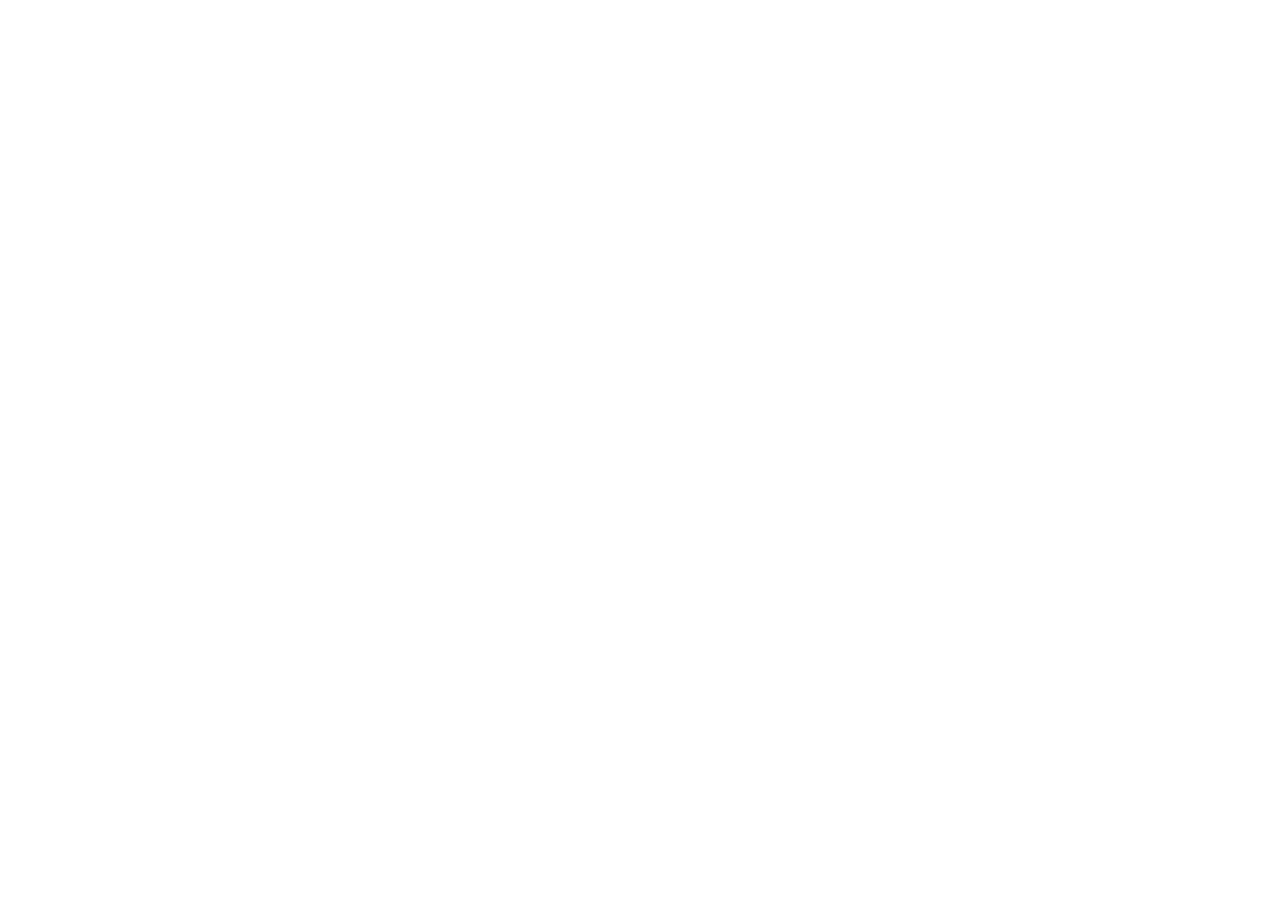
==== index.html @ 2e60124a "initial commit" ====
<!DOCTYPE html>
<html lang="en">
<head>
    <meta charset="UTF-8">
    <meta name="viewport" content="width=device-width, initial-scale=1.0">
    <title>WDD 231 - Homepage</title>
</head>
<body>
    
</body>
</html>
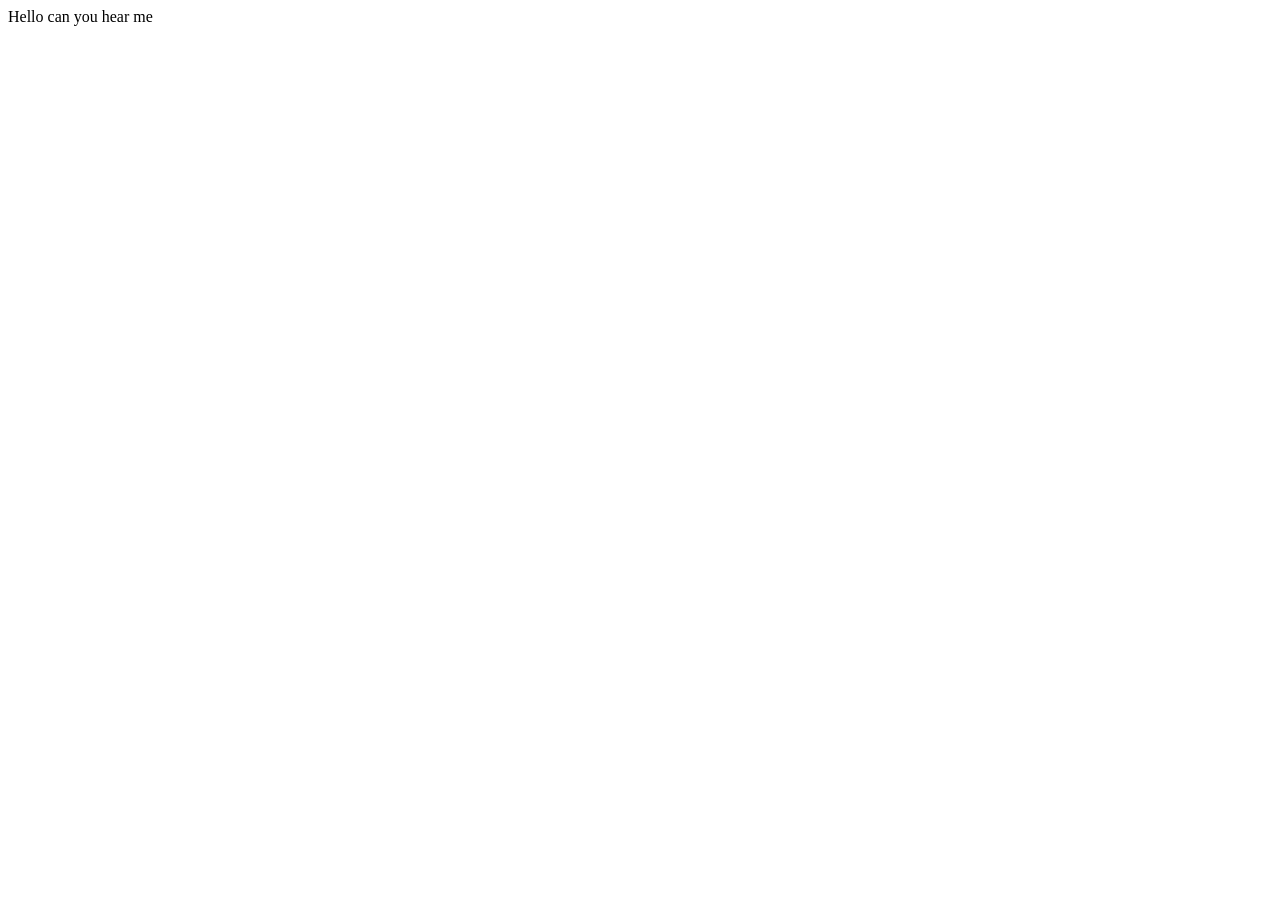
==== commit 979f56cb: "Testing" ====
--- a/index.html
+++ b/index.html
@@ -6,6 +6,7 @@
     <title>WDD 231 - Homepage</title>
 </head>
 <body>
+    Hello can you hear me
     
 </body>
 </html>
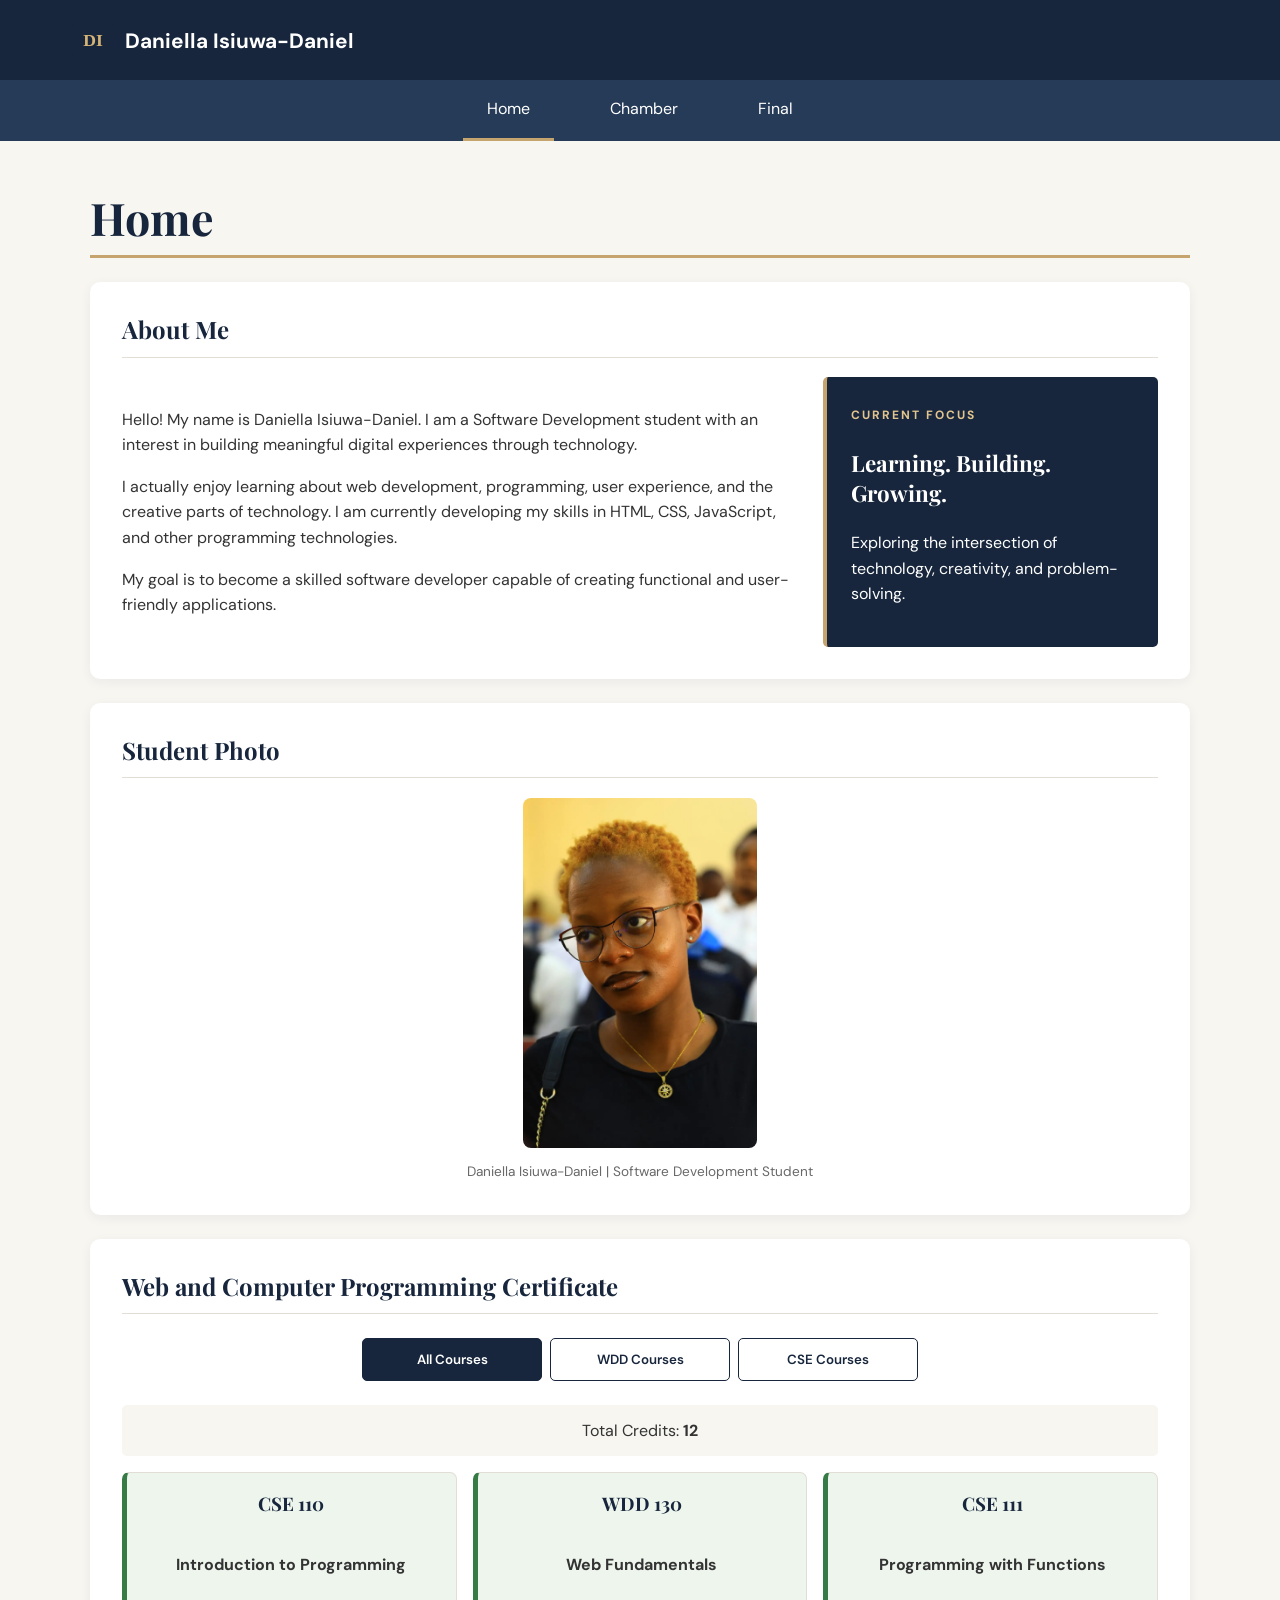
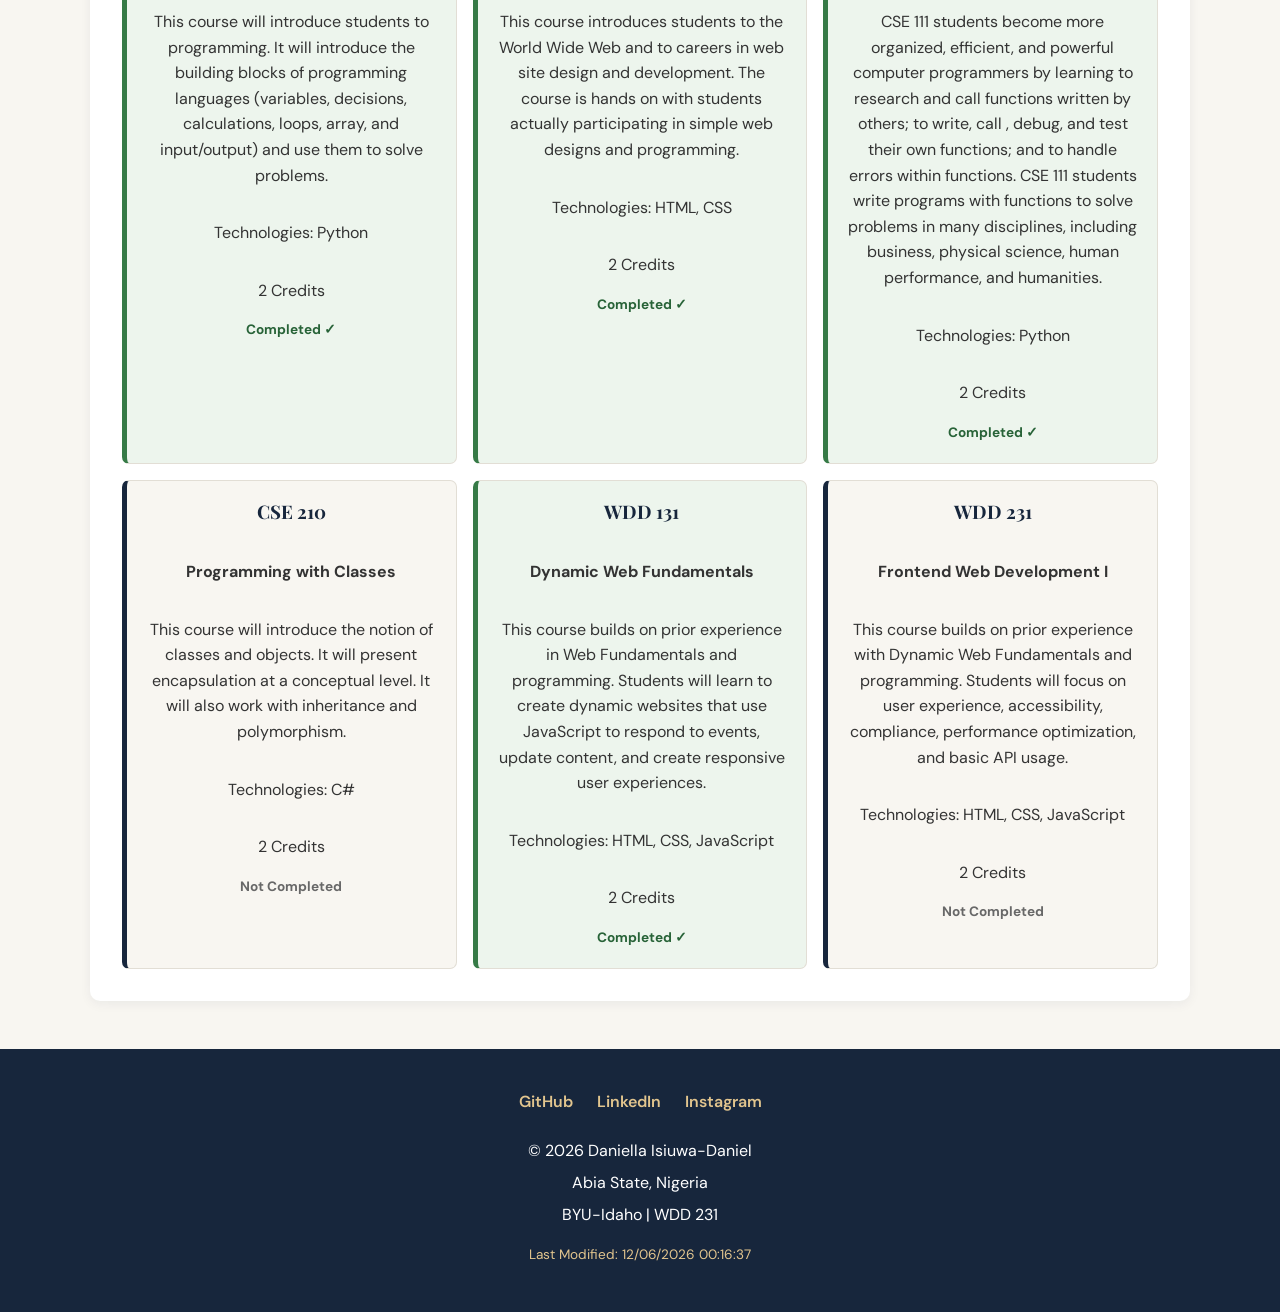
==== commit 6678e4b3: "Course home page" ====
--- a/index.html
+++ b/index.html
@@ -3,10 +3,186 @@
 <head>
     <meta charset="UTF-8">
     <meta name="viewport" content="width=device-width, initial-scale=1.0">
-    <title>WDD 231 - Homepage</title>
+
+    <meta name="description" content="Daniella Isiuwa-Daniel's WDD 231 course homepage, featuring an introduction, software development studies, and Web and Computer Programming courses.">
+    <meta name="author" content="Daniella Isiuwa-Daniel">
+
+    <title>Home | Daniella Isiuwa-Daniel</title>
+
+    
+    <link rel="preconnect" href="https://fonts.googleapis.com">
+    <link rel="preconnect" href="https://fonts.gstatic.com" crossorigin>
+    <link href="https://fonts.googleapis.com/css2?family=DM+Sans:wght@400;500;600;700&family=Playfair+Display:wght@600;700&display=swap" rel="stylesheet">
+
+   
+    <link rel="stylesheet" href="styles/normalize.css">
+    <link rel="stylesheet" href="styles/small.css">
+    <link rel="stylesheet" href="styles/large.css">
+
+    
+    <script src="scripts/navigation.js" defer></script>
+    <script src="scripts/date.js" defer></script>
+    <script src="scripts/courses.js" defer></script>
 </head>
+
 <body>
-    Hello can you hear me
+
+    <a class="skip-link" href="#main-content">Skip to main content</a>
+
+    <header>
+        <div class="header-content">
+
+            <div class="brand">
+                <img src="images/logo.svg" alt="" width="45" height="45">
+                <span>Daniella Isiuwa-Daniel</span>
+            </div>
+
+            <button
+                id="menu-button"
+                class="menu-button"
+                aria-label="Open navigation menu"
+                aria-expanded="false"
+                aria-controls="primary-navigation">
+                <span class="hamburger"></span>
+                <span class="hamburger"></span>
+                <span class="hamburger"></span>
+            </button>
+
+        </div>
+
+        <nav id="primary-navigation" class="navigation" aria-label="Main navigation">
+            <a href="index.html" class="active" aria-current="page">Home</a>
+            <a href="chamber/">Chamber</a>
+            <a href="final/">Final</a>
+        </nav>
+    </header>
+
+    <main id="main-content">
+
+        <h1>Home</h1>
+
+        <section class="about-section">
+            <h2>About Me</h2>
+
+            <div class="about-content">
+                <div class="about-text">
+                    <p>
+                        Hello! My name is Daniella Isiuwa-Daniel.
+                        I am a Software Development student with an
+                        interest in building meaningful digital
+                        experiences through technology.
+                    </p>
+
+                    <p>
+                        I actually enjoy learning about web development,
+                        programming, user experience, and the creative
+                        parts of technology. I am currently
+                        developing my skills in HTML, CSS, JavaScript,
+                        and other programming technologies.
+                    </p>
+
+                    <p>
+                        My goal is to become a skilled software
+                        developer capable of creating
+                    functional and user-friendly applications.
+                    </p>
+                </div>
+
+                <div class="about-highlight">
+                    <span class="highlight-label">CURRENT FOCUS</span>
+                    <h3>Learning. Building. Growing.</h3>
+                    <p>
+                        Exploring the intersection of technology,
+                        creativity, and problem-solving.
+                    </p>
+                </div>
+            </div>
+        </section>
+
     
-</body>
-</html>+        <section class="photo-section">
+            <h2>Student Photo</h2>
+
+            <figure>
+                <img
+                    src="images/profile.webp"
+                    alt="Portrait of Daniella Isiuwa-Daniel"
+                    width="400"
+                    height="500"
+                    loading="lazy">
+                <figcaption>
+                    Daniella Isiuwa-Daniel | Software Development Student
+                </figcaption>
+            </figure>
+        </section>
+
+   
+        <section class="certificate-section">
+            <h2>Web and Computer Programming Certificate</h2>
+
+            <div class="course-filters">
+                <button id="allCourses" class="filter-button active-filter">
+                    All Courses
+                </button>
+
+                <button id="wddCourses" class="filter-button">
+                    WDD Courses
+                </button>
+
+                <button id="cseCourses" class="filter-button">
+                    CSE Courses
+                </button>
+            </div>
+
+            <p class="credit-summary">
+                Total Credits:
+                <strong><span id="totalCredits">12</span></strong>
+            </p>
+
+            <div id="courseContainer" class="course-container">
+               
+            </div>
+        </section>
+
+    </main>
+
+    <footer>
+
+        <div class="social-links">
+            <a href="https://github.com/elladaniels886-jpg"
+               target="_blank"
+               rel="noopener noreferrer"
+               aria-label="GitHub profile">
+                GitHub
+            </a>
+
+            <a href="https://www.linkedin.com/in/daniella-isiuwa-daniel-899655251/"
+               target="_blank"
+               rel="noopener noreferrer"
+               aria-label="LinkedIn profile">
+                LinkedIn
+            </a>
+
+            <a href="https://www.instagram.com/d_dahniella/"
+               target="_blank"
+               rel="noopener noreferrer"
+               aria-label="Instagram profile">
+                Instagram
+            </a>
+        </div>
+
+        <div class="copyright">
+            <p>
+                &copy; <span id="currentyear"></span>
+                Daniella Isiuwa-Daniel
+            </p>
+
+            <p>Abia State, Nigeria</p>
+            <p>BYU-Idaho | WDD 231</p>
+        </div>
+
+        <div class="last-modified">
+            <p id="lastModified"></p>
+        </div>
+
+    </footer>
--- a/styles/small.css
+++ b/styles/small.css
@@ -0,0 +1,342 @@
+:root {
+    --navy: #17263c;
+    --navy-light: #263b57;
+    --gold: #c5a46d;
+    --cream: #f8f6f1;
+    --white: #ffffff;
+    --text: #333333;
+    --muted: #686868;
+    --border: #e2ded5;
+}
+
+
+* {
+    box-sizing: border-box;
+}
+
+body {
+    margin: 0;
+    font-family: "DM Sans", sans-serif;
+    background-color: var(--cream);
+    color: var(--text);
+    line-height: 1.6;
+}
+
+img {
+    max-width: 100%;
+    height: auto;
+    display: block;
+}
+
+a {
+    color: inherit;
+}
+
+
+.skip-link {
+    position: absolute;
+    top: -100px;
+    left: 1rem;
+    background: var(--navy);
+    color: var(--white);
+    padding: 0.8rem;
+    z-index: 100;
+}
+
+.skip-link:focus {
+    top: 1rem;
+}
+
+
+header {
+    background-color: var(--navy);
+    color: var(--white);
+}
+
+.header-content {
+    display: flex;
+    align-items: center;
+    justify-content: space-between;
+    padding: 1rem;
+    max-width: 1200px;
+    margin: 0 auto;
+}
+
+.brand {
+    display: flex;
+    align-items: center;
+    gap: 0.7rem;
+    font-weight: 700;
+    font-size: 1rem;
+}
+
+.brand img {
+    width: 42px;
+    height: 42px;
+}
+
+.menu-button {
+    display: flex;
+    flex-direction: column;
+    gap: 5px;
+    background: transparent;
+    border: none;
+    padding: 0.6rem;
+    cursor: pointer;
+}
+
+.hamburger {
+    display: block;
+    width: 25px;
+    height: 2px;
+    background-color: var(--white);
+}
+
+
+.navigation {
+    display: none;
+    flex-direction: column;
+    background-color: var(--navy-light);
+}
+
+.navigation.open {
+    display: flex;
+}
+
+.navigation a {
+    display: block;
+    padding: 1rem;
+    text-align: center;
+    text-decoration: none;
+    color: var(--white);
+    border-top: 1px solid rgba(255, 255, 255, 0.1);
+    transition: background-color 0.2s ease, color 0.2s ease;
+}
+
+.navigation a:hover,
+.navigation a:focus-visible {
+    background-color: var(--gold);
+    color: var(--navy);
+}
+
+.navigation a.active {
+    border-bottom: 3px solid var(--gold);
+}
+
+main {
+    width: 92%;
+    max-width: 1100px;
+    margin: 2rem auto;
+}
+
+h1,
+h2,
+h3 {
+    font-family: "Playfair Display", serif;
+    color: var(--navy);
+    line-height: 1.3;
+}
+
+h1 {
+    font-size: 2.2rem;
+    margin-bottom: 1.5rem;
+    border-bottom: 3px solid var(--gold);
+    padding-bottom: 0.5rem;
+}
+
+h2 {
+    font-size: 1.5rem;
+    margin-top: 0;
+    border-bottom: 1px solid var(--border);
+    padding-bottom: 0.7rem;
+}
+
+section {
+    background-color: var(--white);
+    padding: 1.3rem;
+    margin-bottom: 1.5rem;
+    border-radius: 10px;
+    box-shadow: 0 3px 12px rgba(23, 38, 60, 0.06);
+}
+
+
+.about-text p {
+    margin-bottom: 1rem;
+}
+
+.about-highlight {
+    background-color: var(--navy);
+    color: var(--white);
+    padding: 1.5rem;
+    border-left: 4px solid var(--gold);
+    border-radius: 5px;
+    margin-top: 1.5rem;
+}
+
+.highlight-label {
+    color: #e2c58e;
+    font-size: 0.75rem;
+    font-weight: 700;
+    letter-spacing: 2px;
+}
+
+.about-highlight h3 {
+    color: var(--white);
+    font-size: 1.4rem;
+}
+
+
+.photo-section figure {
+    margin: 0;
+}
+
+.photo-section img {
+    width: 100%;
+    max-width: 400px;
+    max-height: 420px;
+    object-fit: cover;
+    border-radius: 8px;
+    margin: 0 auto;
+}
+
+.photo-section figcaption {
+    text-align: center;
+    color: var(--muted);
+    font-size: 0.85rem;
+    margin-top: 0.8rem;
+}
+
+
+.course-filters {
+    display: flex;
+    flex-wrap: wrap;
+    gap: 0.5rem;
+    margin: 1.5rem 0;
+}
+
+.filter-button {
+    flex: 1 1 auto;
+    min-width: 90px;
+    padding: 0.75rem 0.6rem;
+    border: 1px solid var(--navy);
+    border-radius: 5px;
+    background-color: var(--white);
+    color: var(--navy);
+    font-family: inherit;
+    font-weight: 600;
+    cursor: pointer;
+    transition: background-color 0.2s ease, color 0.2s ease;
+}
+
+.filter-button:hover,
+.filter-button:focus-visible,
+.filter-button.active-filter {
+    background-color: var(--navy);
+    color: var(--white);
+}
+
+.filter-button:focus-visible,
+.navigation a:focus-visible,
+.menu-button:focus-visible {
+    outline: 3px solid var(--gold);
+    outline-offset: 3px;
+}
+
+
+.credit-summary {
+    background-color: var(--cream);
+    padding: 0.8rem;
+    text-align: center;
+    border-radius: 5px;
+}
+
+
+.course-container {
+    display: grid;
+    grid-template-columns: 1fr;
+    gap: 1rem;
+    align-items: stretch;
+}
+
+.course-card {
+    padding: 1.2rem;
+    border: 1px solid var(--border);
+    border-left: 5px solid var(--navy);
+    border-radius: 7px;
+    background-color: var(--cream);
+    text-align: center;
+
+    min-height: 280px;
+    display: flex;
+    flex-direction: column;
+}
+
+.course-card p:last-child {
+    margin-top: auto;
+
+}
+.course-card p:first-of-type {
+    font-weight: bold;
+}
+.course-card h3 {
+    margin-top: 0;
+    font-weight: 700;
+}
+
+.course-card.completed {
+    background-color: #edf5ed;
+    border-left-color: #367a46;
+}
+
+.course-card span {
+    font-size: 0.85rem;
+    font-weight: 700;
+    color: var(--muted);
+}
+
+.course-card.completed span {
+    color: #286338;
+}
+
+
+footer {
+    background-color: var(--navy);
+    color: var(--white);
+    text-align: center;
+    padding: 2rem 1rem;
+    margin-top: 3rem;
+}
+
+.social-links {
+    display: flex;
+    justify-content: center;
+    flex-wrap: wrap;
+    gap: 1.5rem;
+    margin-bottom: 1.5rem;
+}
+
+.social-links a {
+    color: #e2c58e;
+    text-decoration: none;
+    font-weight: 600;
+}
+
+.social-links a:hover {
+    text-decoration: underline;
+}
+
+.copyright p,
+.last-modified p {
+    margin: 0.4rem 0;
+}
+
+.last-modified {
+    color: #e2c58e;
+    font-size: 0.85rem;
+    margin-top: 1rem;
+}
+
+
+body {
+    overflow-wrap: break-word;
+}
--- a/styles/large.css
+++ b/styles/large.css
@@ -0,0 +1,88 @@
+@media screen and (min-width: 768px) {
+
+    .header-content {
+        padding: 1.2rem 2rem;
+    }
+
+    .brand {
+        font-size: 1.3rem;
+    }
+
+    .menu-button {
+        display: none;
+    }
+
+    .navigation {
+        display: flex;
+        flex-direction: row;
+        justify-content: center;
+        gap: 2rem;
+        background-color: var(--navy-light);
+        padding: 0 2rem;
+    }
+
+    .navigation a {
+        border-top: none;
+        padding: 1rem 1.5rem;
+        border-bottom: 3px solid transparent;
+    }
+
+    .navigation a.active {
+        border-bottom: 3px solid var(--gold);
+    }
+
+    main {
+        width: 90%;
+        margin: 3rem auto;
+    }
+
+    h1 {
+        font-size: 2.8rem;
+    }
+
+    .about-content {
+        display: grid;
+        grid-template-columns: 2fr 1fr;
+        gap: 2rem;
+        align-items: center;
+    }
+
+    .about-highlight {
+        margin-top: 0;
+    }
+
+    .photo-section img {
+        max-height: 350px;
+        width: auto;
+    }
+
+    
+    .course-container {
+        grid-template-columns: repeat(2, 1fr);
+    }
+
+    .course-filters {
+        justify-content: center;
+    }
+
+    .filter-button {
+        flex: 0 1 180px;
+    }
+
+ 
+    footer {
+        padding: 2.5rem;
+    }
+}
+
+
+@media screen and (min-width: 1100px) {
+
+    .course-container {
+        grid-template-columns: repeat(3, 1fr);
+    }
+
+    section {
+        padding: 2rem;
+    }
+}
